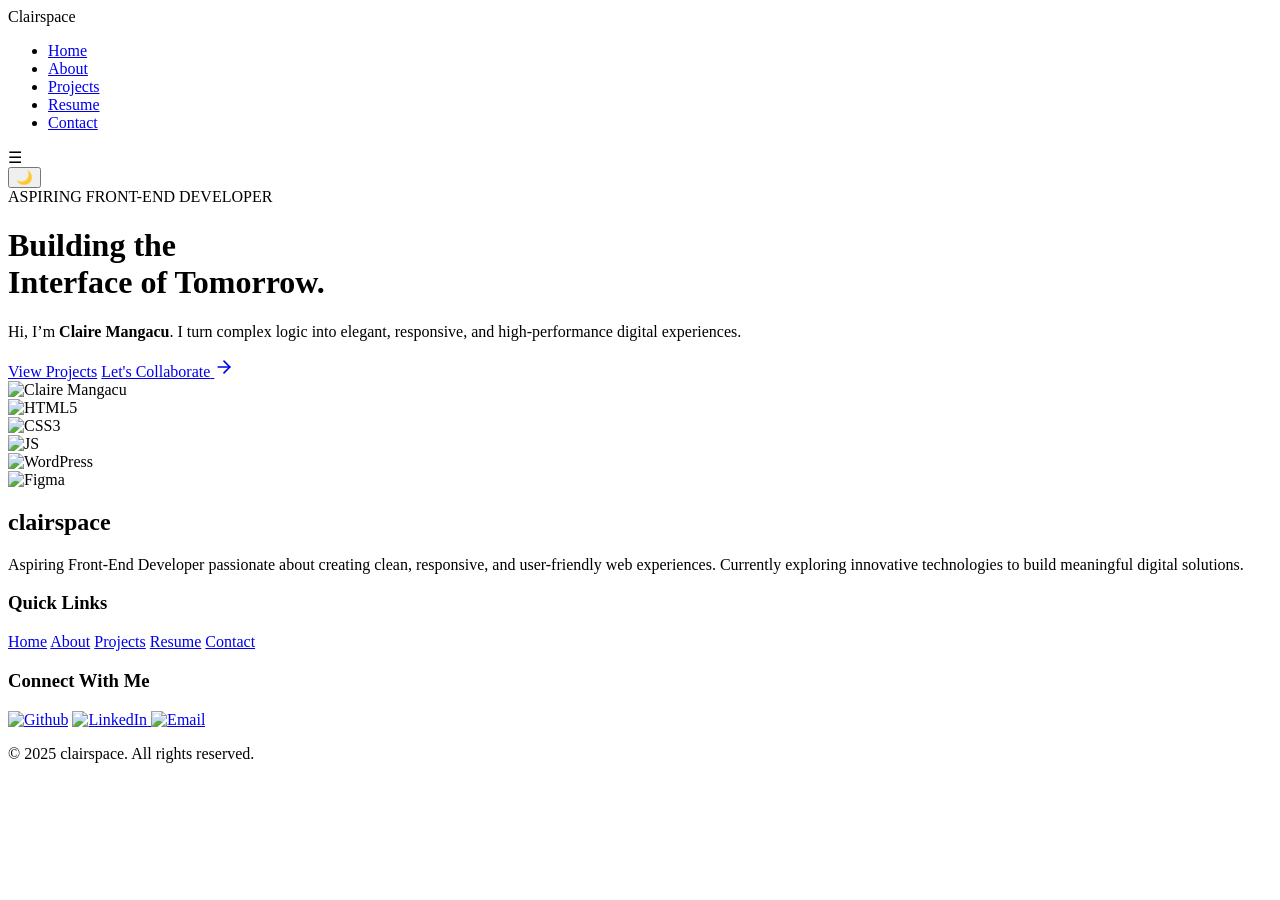
==== index.html @ 16bf41ee "Add files via upload" ====
<!DOCTYPE html>
<html lang="en">
<head>
    <meta charset="UTF-8">
    <meta name="viewport" content="width=device-width, initial-scale=1.0">
    <title>Clairspace | Front-End Developer</title>
    <link rel="icon" type="image/png" href="images/logo.png">
    <link rel="stylesheet" href="style.css">
    <link rel="stylesheet" href="index.css">
    <link href="https://fonts.googleapis.com/css2?family=Playfair+Display:ital,wght@0,700;1,700&family=Poppins:wght@300;400;600&display=swap" rel="stylesheet">
</head>
<body class="dark-mode"> 
    
<header class="navbar">
    <div class="logo">Clairspace</div>
    <nav>
        <ul class="nav-links">
            <li><a href="index.html">Home</a></li>
            <li><a href="about.html">About</a></li>
            <li><a href="projects.html">Projects</a></li>
            <li><a href="resume.html">Resume</a></li>
            <li><a href="contact.html" class="active">Contact</a></li>
        </ul>
    </nav>
    <div class="menu-toggle">☰</div>
    <button id="themeToggle" class="theme-btn">🌙</button>
</header>

    <main class="hero-creative">
        <div class="hero-bg-gradient"></div>

        <div class="hero-grid">
            <div class="hero-info">
                <div class="tagline"><span>ASPIRING</span> FRONT-END DEVELOPER</div>
                <h1 class="main-title">Building the <br><span class="italic-accent">Interface of Tomorrow.</span></h1>
                <p class="hero-para">
                    Hi, I’m <strong>Claire Mangacu</strong>. I turn complex logic into elegant, responsive, and high-performance digital experiences.
                </p>
                
                <div class="hero-actions">
                    <a href="projects.html" class="cta-main">View Projects</a>
                    <a href="contact.html" class="cta-collaborate">
                        <span>Let's Collaborate</span>
                        <svg xmlns="http://www.w3.org/2000/svg" width="20" height="20" viewBox="0 0 24 24" fill="none" stroke="currentColor" stroke-width="2" stroke-linecap="round" stroke-linejoin="round">
                            <line x1="5" y1="12" x2="19" y2="12"></line>
                            <polyline points="12 5 19 12 12 19"></polyline>
                        </svg>
                    </a>
                </div>
            </div>

            <div class="hero-visual">
                <div class="frame-container">
                    <div class="adaptive-frame">
                        <img src="images/home.png" alt="Claire Mangacu" class="hero-profile-img">
                    </div>
                    
                    <div class="floating-logo logo-1"><img src="images/html.png" alt="HTML5"></div>
                    <div class="floating-logo logo-2"><img src="images/css.png" alt="CSS3"></div>
                    <div class="floating-logo logo-3"><img src="images/java-script.png" alt="JS"></div>
                    <div class="floating-logo logo-4"><img src="images/social.png" alt="WordPress"></div>
                    <div class="floating-logo logo-5"><img src="images/figma.png" alt="Figma"></div>

                </div>
            </div>
        </div>
    </main>

  <footer class="footer-main">
    <div class="footer-container">
        <div class="footer-brand">
            <h2 class="footer-logo">clairspace</h2>
            <p class="footer-description">
                Aspiring Front-End Developer passionate about creating clean, responsive, 
                and user-friendly web experiences. Currently exploring innovative technologies 
                to build meaningful digital solutions.
            </p>
        </div>
        <div class="footer-links">
            <h3 class="footer-heading">Quick Links</h3>
            <nav class="footer-nav">
                <a href="index.html">Home</a>
                <a href="about.html">About</a>
                <a href="projects.html">Projects</a>
                <a href="resume.html">Resume</a>
                <a href="contact.html">Contact</a>
            </nav>
        </div>
        <div class="footer-connect">
            <h3 class="footer-heading">Connect With Me</h3>
            <div class="footer-socials">
                <a href="https://github.com/clairemangacu" aria-label="GitHub"><img src="images/github.png" alt="Github"></a>
                <a href="https://www.linkedin.com/in/claire-mangacu-036437377/" target="_blank" aria-label="LinkedIn">
                    <img src="images/linkedin.png" alt="LinkedIn">
                </a>
                <a href="mailto:mangacuclaire@gmail.com" aria-label="Email"><img src="images/email.png" alt="Email"></a>
            </div>
        </div>
    </div>
    <div class="footer-bottom">
        <p class="copyright">© 2025 clairspace. All rights reserved.</p>
    </div>
</footer>

    <script src="script.js"></script>
</body>
</html>
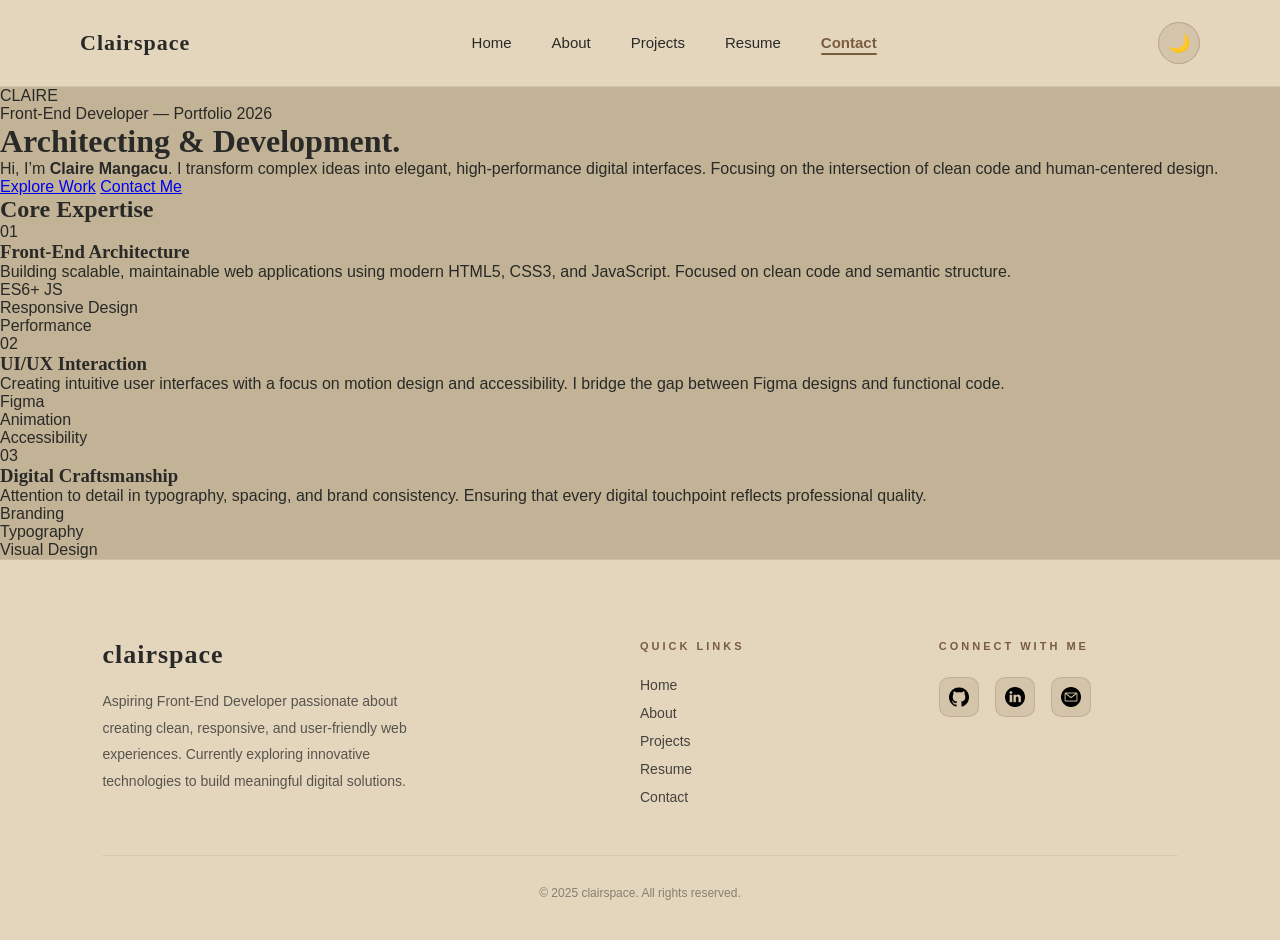
==== commit 4ba2ceac: "Update title and restructure main content" ====
--- a/index.html
+++ b/index.html
@@ -3,8 +3,9 @@
 <head>
     <meta charset="UTF-8">
     <meta name="viewport" content="width=device-width, initial-scale=1.0">
-    <title>Clairspace | Front-End Developer</title>
+    <title>Claire Mangacu | Front-End Developer</title>
     <link rel="icon" type="image/png" href="images/logo.png">
+    
     <link rel="stylesheet" href="style.css">
     <link rel="stylesheet" href="index.css">
     <link href="https://fonts.googleapis.com/css2?family=Playfair+Display:ital,wght@0,700;1,700&family=Poppins:wght@300;400;600&display=swap" rel="stylesheet">
@@ -26,47 +27,82 @@
     <button id="themeToggle" class="theme-btn">🌙</button>
 </header>
 
-    <main class="hero-creative">
-        <div class="hero-bg-gradient"></div>
+    <main class="hero-minimal">
+        <div class="hero-watermark">CLAIRE</div>
+        
+        <div class="hero-container">
+            <div class="hero-content-main">
+                <span class="eyebrow">Front-End Developer — Portfolio 2026</span>
+                
+                <h1 class="main-display">
+                    <span class="italic-serif">Architecting</span> 
+                    <span class="dot">&</span> Development.
+                </h1>
+                
+                <p class="hero-subtext">
+                Hi, I’m <strong>Claire Mangacu</strong>. I transform complex ideas into elegant, high-performance digital interfaces. 
+                    Focusing on the intersection of clean code and human-centered design.
+                </p>
 
-        <div class="hero-grid">
-            <div class="hero-info">
-                <div class="tagline"><span>ASPIRING</span> FRONT-END DEVELOPER</div>
-                <h1 class="main-title">Building the <br><span class="italic-accent">Interface of Tomorrow.</span></h1>
-                <p class="hero-para">
-                    Hi, I’m <strong>Claire Mangacu</strong>. I turn complex logic into elegant, responsive, and high-performance digital experiences.
-                </p>
-                
-                <div class="hero-actions">
-                    <a href="projects.html" class="cta-main">View Projects</a>
-                    <a href="contact.html" class="cta-collaborate">
-                        <span>Let's Collaborate</span>
-                        <svg xmlns="http://www.w3.org/2000/svg" width="20" height="20" viewBox="0 0 24 24" fill="none" stroke="currentColor" stroke-width="2" stroke-linecap="round" stroke-linejoin="round">
-                            <line x1="5" y1="12" x2="19" y2="12"></line>
-                            <polyline points="12 5 19 12 12 19"></polyline>
-                        </svg>
-                    </a>
+                <div class="hero-cta-group">
+                    <a href="#featured" class="editorial-btn">Explore Work</a>
+                    <a href="contact.html" class="editorial-link">Contact Me</a>
                 </div>
             </div>
-
-            <div class="hero-visual">
-                <div class="frame-container">
-                    <div class="adaptive-frame">
-                        <img src="images/home.png" alt="Claire Mangacu" class="hero-profile-img">
-                    </div>
-                    
-                    <div class="floating-logo logo-1"><img src="images/html.png" alt="HTML5"></div>
-                    <div class="floating-logo logo-2"><img src="images/css.png" alt="CSS3"></div>
-                    <div class="floating-logo logo-3"><img src="images/java-script.png" alt="JS"></div>
-                    <div class="floating-logo logo-4"><img src="images/social.png" alt="WordPress"></div>
-                    <div class="floating-logo logo-5"><img src="images/figma.png" alt="Figma"></div>
-
-                </div>
-            </div>
+            
+            <div class="hero-empty-space"></div>
         </div>
     </main>
 
-  <footer class="footer-main">
+    <section id="expertise" class="expertise-section">
+    <div class="section-header">
+        <h2 class="section-title">Core <span class="italic-serif">Expertise</span></h2>
+        <div class="header-line"></div>
+    </div>
+
+    <div class="skills-grid">
+        <div class="skill-card">
+            <span class="skill-number">01</span>
+            <h3 class="skill-title">Front-End Architecture</h3>
+            <p class="skill-desc">
+                Building scalable, maintainable web applications using modern HTML5, CSS3, and JavaScript. Focused on clean code and semantic structure.
+            </p>
+            <ul class="skill-tags">
+                <li>ES6+ JS</li>
+                <li>Responsive Design</li>
+                <li>Performance</li>
+            </ul>
+        </div>
+
+        <div class="skill-card">
+            <span class="skill-number">02</span>
+            <h3 class="skill-title">UI/UX Interaction</h3>
+            <p class="skill-desc">
+                Creating intuitive user interfaces with a focus on motion design and accessibility. I bridge the gap between Figma designs and functional code.
+            </p>
+            <ul class="skill-tags">
+                <li>Figma</li>
+                <li>Animation</li>
+                <li>Accessibility</li>
+            </ul>
+        </div>
+
+        <div class="skill-card">
+            <span class="skill-number">03</span>
+            <h3 class="skill-title">Digital Craftsmanship</h3>
+            <p class="skill-desc">
+                Attention to detail in typography, spacing, and brand consistency. Ensuring that every digital touchpoint reflects professional quality.
+            </p>
+            <ul class="skill-tags">
+                <li>Branding</li>
+                <li>Typography</li>
+                <li>Visual Design</li>
+            </ul>
+        </div>
+    </div>
+</section>
+
+    <footer class="footer-main">
     <div class="footer-container">
         <div class="footer-brand">
             <h2 class="footer-logo">clairspace</h2>
@@ -104,4 +140,4 @@
 
     <script src="script.js"></script>
 </body>
-</html>+</html>
--- a/style.css
+++ b/style.css
@@ -0,0 +1,413 @@
+/* ==========================================
+   CLAIRSPACE — Global Styles
+   ========================================== */
+
+/* --- CSS Variables & Themes --- */
+:root {
+    --bg-main: #c2b396;
+    --bg-secondary: #e4d6bd;
+    --text-main: #292927;
+    --accent: #af9f8c;
+    --border-color: #2F2F2F;
+    --card-bg: #D4BFA7;
+    --card-shadow: rgba(0,0,0,0.08);
+    --brown: #7a5c3e;
+    --brown-light: rgba(122, 92, 62, 0.15);
+}
+
+body.dark-mode {
+    --bg-main: #2a1908;
+    --bg-secondary: #3a2611;
+    --text-main: #F5F5F5;
+    --accent: #482a14;
+    --border-color: #F5F5F5;
+    --card-bg: #3f2915;
+    --card-shadow: rgba(0,0,0,0.3);
+    --brown-light: rgba(122, 92, 62, 0.25);
+}
+
+/* --- Reset & Base --- */
+*, *::before, *::after {
+    margin: 0;
+    padding: 0;
+    box-sizing: border-box;
+}
+
+html {
+    scroll-behavior: smooth;
+}
+
+body {
+    background: var(--bg-main);
+    font-family: 'Poppins', sans-serif;
+    color: var(--text-main);
+    transition: background 0.4s ease, color 0.4s ease;
+    min-height: 100vh;
+}
+
+h1, h2, h3 {
+    font-family: 'Playfair Display', serif;
+}
+
+/* ==========================================
+   NAVBAR
+   ========================================== */
+.navbar {
+    display: flex;
+    justify-content: space-between;
+    align-items: center;
+    padding: 22px 80px;
+    background: var(--bg-secondary);
+    position: sticky;
+    top: 0;
+    z-index: 1000;
+    border-bottom: 1px solid rgba(122, 92, 62, 0.15);
+    backdrop-filter: blur(10px);
+    transition: background 0.4s ease, border-color 0.4s ease;
+}
+
+/* Logo */
+.logo {
+    font-family: 'Playfair Display', serif;
+    font-size: 22px;
+    font-weight: 700;
+    color: var(--text-main);
+    letter-spacing: 1px;
+    text-decoration: none;
+    user-select: none;
+}
+
+/* Nav Links */
+.nav-links {
+    list-style: none;
+    display: flex;
+    gap: 40px;
+    align-items: center;
+}
+
+.nav-links a {
+    text-decoration: none;
+    color: var(--text-main);
+    font-weight: 500;
+    font-size: 15px;
+    position: relative;
+    padding-bottom: 4px;
+    transition: color 0.3s ease;
+}
+
+/* Hover underline effect */
+.nav-links a::after {
+    content: '';
+    position: absolute;
+    bottom: 0;
+    left: 0;
+    width: 0;
+    height: 2px;
+    background: var(--brown);
+    transition: width 0.3s ease;
+    border-radius: 2px;
+}
+
+.nav-links a:hover::after,
+.nav-links a.active::after {
+    width: 100%;
+}
+
+.nav-links a.active {
+    font-weight: 600;
+    color: var(--brown);
+}
+
+.nav-links a:hover {
+    color: var(--brown);
+}
+
+/* Mobile Menu Toggle */
+.menu-toggle {
+    display: none;
+    font-size: 24px;
+    cursor: pointer;
+    color: var(--text-main);
+    background: none;
+    border: none;
+    line-height: 1;
+}
+
+/* Theme Toggle Button */
+.theme-btn {
+    background: var(--brown-light);
+    border: 1px solid rgba(122, 92, 62, 0.3);
+    font-size: 18px;
+    cursor: pointer;
+    color: var(--text-main);
+    width: 42px;
+    height: 42px;
+    border-radius: 50%;
+    display: flex;
+    align-items: center;
+    justify-content: center;
+    transition: all 0.3s ease;
+    flex-shrink: 0;
+}
+
+.theme-btn:hover {
+    background: var(--brown);
+    transform: rotate(20deg);
+    border-color: var(--brown);
+}
+
+/* ==========================================
+   SHARED BUTTON STYLES
+   ========================================== */
+.btn {
+    display: inline-block;
+    padding: 12px 28px;
+    border-radius: 10px;
+    font-weight: 600;
+    font-size: 14px;
+    text-decoration: none;
+    cursor: pointer;
+    transition: all 0.3s ease;
+    font-family: 'Poppins', sans-serif;
+}
+
+.btn.outline {
+    background: transparent;
+    color: var(--text-main);
+    border: 2px solid var(--brown);
+}
+
+.btn.outline:hover {
+    background: var(--brown);
+    color: #fff;
+    transform: translateY(-3px);
+    box-shadow: 0 8px 20px rgba(122, 92, 62, 0.3);
+}
+
+.btn.filled {
+    background: var(--brown);
+    color: #fff;
+    border: 2px solid var(--brown);
+}
+
+.btn.filled:hover {
+    background: transparent;
+    color: var(--brown);
+    transform: translateY(-3px);
+}
+
+/* ==========================================
+   FOOTER
+   ========================================== */
+.footer-main {
+    background-color: var(--bg-secondary);
+    padding: 80px 8% 40px;
+    border-top: 1px solid rgba(122, 92, 62, 0.2);
+    color: var(--text-main);
+    transition: background 0.4s ease;
+}
+
+.footer-container {
+    display: grid;
+    grid-template-columns: 2fr 1fr 1fr;
+    gap: 60px;
+    max-width: 1200px;
+    margin: 0 auto 50px auto;
+}
+
+.footer-brand { text-align: left; }
+
+.footer-logo {
+    font-family: 'Playfair Display', serif;
+    font-size: 26px;
+    color: var(--text-main);
+    margin-bottom: 18px;
+    letter-spacing: 1px;
+}
+
+.footer-description {
+    font-size: 14px;
+    line-height: 1.9;
+    opacity: 0.75;
+    max-width: 340px;
+}
+
+.footer-heading {
+    font-family: 'Poppins', sans-serif;
+    font-size: 11px;
+    text-transform: uppercase;
+    letter-spacing: 3px;
+    color: var(--brown);
+    margin-bottom: 25px;
+    font-weight: 600;
+}
+
+.footer-nav {
+    display: flex;
+    flex-direction: column;
+    gap: 12px;
+}
+
+.footer-nav a {
+    text-decoration: none;
+    color: var(--text-main);
+    font-size: 14px;
+    transition: all 0.3s ease;
+    width: fit-content;
+    opacity: 0.85;
+}
+
+.footer-nav a:hover {
+    color: var(--brown);
+    transform: translateX(6px);
+    opacity: 1;
+}
+
+.footer-socials {
+    display: flex;
+    gap: 16px;
+    flex-wrap: wrap;
+}
+
+.footer-socials a {
+    display: flex;
+    align-items: center;
+    justify-content: center;
+    width: 40px;
+    height: 40px;
+    background: var(--brown-light);
+    border-radius: 10px;
+    border: 1px solid rgba(122, 92, 62, 0.2);
+    transition: all 0.3s ease;
+}
+
+.footer-socials a:hover {
+    background: var(--brown);
+    transform: translateY(-5px);
+    box-shadow: 0 8px 15px rgba(122, 92, 62, 0.3);
+}
+
+.footer-socials img {
+    width: 20px;
+    height: 20px;
+    object-fit: contain;
+    transition: filter 0.3s ease;
+}
+
+body.dark-mode .footer-socials img {
+    filter: brightness(0) invert(1);
+}
+
+.footer-socials a:hover img {
+    filter: brightness(0) invert(1);
+}
+
+.footer-bottom {
+    padding-top: 30px;
+    border-top: 1px solid rgba(122, 92, 62, 0.1);
+    text-align: center;
+}
+
+.copyright {
+    font-size: 12px;
+    opacity: 0.5;
+    color: var(--text-main);
+}
+
+/* ==========================================
+   RESPONSIVE — NAVBAR & FOOTER
+   ========================================== */
+
+/* 1. Ensure Footer is responsive on Tablets */
+@media (max-width: 992px) {
+    .footer-container {
+        grid-template-columns: 1fr 1fr;
+    }
+}
+
+/* 2. Fix the Burger & Sidebar for Mobile */
+@media (max-width: 768px) {
+    .navbar {
+        padding: 16px 24px;
+        position: sticky;
+        top: 0;
+        z-index: 1000;
+    }
+
+    /* Show the burger button */
+    .menu-toggle {
+        display: block; 
+        font-size: 28px;
+        z-index: 1100; /* Stays above the sidebar */
+    }
+
+    /* Slide-in Sidebar Logic */
+    .nav-links {
+        display: flex; /* Keeps flex alignment */
+        flex-direction: column;
+        justify-content: center;
+        align-items: center;
+        position: fixed;
+        top: 0;
+        right: -100%; /* Initially hidden off-screen to the right */
+        width: 75%;
+        height: 100vh;
+        background: var(--bg-secondary);
+        backdrop-filter: blur(15px);
+        gap: 30px;
+        transition: right 0.4s cubic-bezier(0.77, 0.2, 0.05, 1);
+        box-shadow: -10px 0 30px rgba(0, 0, 0, 0.15);
+        z-index: 1050;
+    }
+
+    /* This class is toggled by your JS */
+    .nav-links.active {
+        right: 0;
+    }
+
+    /* Staggered Link Entry Styling */
+    .nav-links li {
+        width: 100%;
+        text-align: center;
+        opacity: 0;
+        transform: translateX(30px);
+        transition: all 0.4s ease forwards;
+    }
+
+    .nav-links.active li {
+        opacity: 1;
+        transform: translateX(0);
+    }
+
+    .nav-links a {
+        display: block;
+        padding: 15px 0;
+        font-size: 18px;
+        width: 100%;
+    }
+
+    /* Clean up links for mobile (remove desktop underlines) */
+    .nav-links a::after {
+        display: none;
+    }
+
+    /* 3. Footer Mobile Layout */
+    .footer-container {
+        grid-template-columns: 1fr;
+        text-align: center;
+        gap: 40px;
+    }
+
+    .footer-brand, .footer-brand p {
+        text-align: center;
+        margin: 0 auto;
+    }
+
+    .footer-nav {
+        align-items: center;
+    }
+
+    .footer-socials {
+        justify-content: center;
+    }
+}
--- a/index.css
+++ b/index.css
@@ -0,0 +1,268 @@
+/* 1. Theme-Adaptive Background with Gradient */
+.hero-creative {
+    min-height: 95vh;
+    display: flex;
+    align-items: center;
+    padding: 100px 8% 50px;
+    position: relative;
+    background: var(--bg-main);
+    overflow: hidden;
+}
+
+/* Moving Spotlight Gradient */
+.hero-bg-gradient {
+    position: absolute;
+    top: 0;
+    left: 0;
+    width: 100%;
+    height: 100%;
+    background: radial-gradient(circle at 75% 30%, var(--bg-secondary) 0%, transparent 50%);
+    opacity: 0.6;
+    z-index: 1;
+    pointer-events: none;
+    transition: background 0.5s ease;
+}
+
+.hero-grid {
+    display: grid;
+    grid-template-columns: 1.2fr 1fr;
+    gap: 60px;
+    width: 100%;
+    align-items: center;
+    position: relative;
+    z-index: 2;
+}
+
+/* 2. Text Styling */
+.tagline {
+    font-size: 14px;
+    font-weight: 600;
+    letter-spacing: 4px;
+    color: #7a5c3e;
+    margin-bottom: 20px;
+}
+
+.main-title {
+    font-family: 'Playfair Display', serif;
+    font-size: clamp(40px, 5.5vw, 80px);
+    color: var(--text-main);
+    line-height: 1.1;
+    margin-bottom: 25px;
+}
+
+.italic-accent {
+    font-style: italic;
+    color: #7a5c3e;
+}
+
+.hero-para {
+    font-size: 18px;
+    line-height: 1.8;
+    color: var(--text-main);
+    opacity: 0.8;
+    max-width: 520px;
+    margin-bottom: 40px;
+}
+
+/* 3. Responsive Buttons */
+.hero-actions {
+    display: flex;
+    align-items: center;
+    gap: 20px;
+    flex-wrap: wrap;
+}
+
+.cta-main {
+    background: #7a5c3e;
+    color: #fff;
+    padding: 16px 32px;
+    border-radius: 12px;
+    text-decoration: none;
+    font-weight: 600;
+    transition: all 0.3s ease;
+    border: 2px solid #7a5c3e;
+}
+
+.cta-main:hover {
+    background: transparent;
+    color: #7a5c3e;
+    transform: translateY(-3px);
+}
+
+.cta-collaborate {
+    display: inline-flex;
+    align-items: center;
+    gap: 12px;
+    padding: 16px 32px;
+    border-radius: 12px;
+    text-decoration: none;
+    font-weight: 600;
+    color: var(--text-main);
+    border: 2px solid var(--accent);
+    background: transparent;
+    transition: all 0.3s ease;
+}
+
+.cta-collaborate:hover {
+    background: var(--bg-secondary);
+    border-color: #7a5c3e;
+    transform: translateY(-3px);
+}
+
+.cta-collaborate .arrow-icon {
+    transition: transform 0.3s ease;
+}
+
+.cta-collaborate:hover .arrow-icon {
+    transform: translateX(5px);
+}
+
+/* 4. Adaptive Image Frame */
+.hero-visual {
+    position: relative;
+    display: flex;
+    justify-content: center;
+}
+
+.adaptive-frame {
+    width: 100%;
+    max-width: 420px;
+    aspect-ratio: 1/1.2;
+    background: var(--bg-secondary);
+    border-radius: 30% 70% 70% 30% / 30% 30% 70% 70%;
+    border: 2px solid var(--accent);
+    overflow: hidden;
+    position: relative;
+    z-index: 5;
+    transition: all 0.6s ease-in-out;
+}
+
+.adaptive-frame:hover {
+    border-radius: 50%;
+    transform: scale(1.02);
+}
+
+.hero-profile-img {
+    width: 100%;
+    height: 100%;
+    object-fit: cover;
+}
+
+/* 5. Floating Logic (Logos & Status) */
+
+/* Unified Floating Icons Styling */
+.floating-logo {
+    position: absolute;
+    width: 60px;
+    height: 60px;
+    /* Light Mode Default */
+    background: rgba(255, 255, 255, 0.7); 
+    backdrop-filter: blur(10px);
+    -webkit-backdrop-filter: blur(10px);
+    border: 1px solid rgba(122, 92, 62, 0.2);
+    border-radius: 50%;
+    display: flex;
+    align-items: center;
+    justify-content: center;
+    padding: 12px;
+    z-index: 10;
+    box-shadow: 0 10px 25px rgba(0,0,0,0.1);
+    transition: all 0.3s ease;
+    animation: float 4s ease-in-out infinite;
+}
+
+.floating-logo img {
+    width: 100%;
+    height: auto;
+    object-fit: contain;
+}
+
+.floating-logo:hover {
+    transform: scale(1.2) rotate(10deg);
+    border-color: #7a5c3e;
+    z-index: 20;
+}
+
+/* Dark Mode Floating Icons Adjustment */
+body.dark-mode .floating-logo {
+    /* Your requested color #7a5c3e with transparency and glow */
+    background: rgba(122, 92, 62, 0.4); 
+    border-color: rgba(122, 92, 62, 0.6);
+    box-shadow: 0 0 20px rgba(122, 92, 62, 0.3);
+}
+
+/* Positioning for Tech Orbit */
+.logo-1 { top: 0%; left: 10%; }
+.logo-2 { top: 20%; right: -5%; animation-delay: 1s; }
+.logo-3 { bottom: 30%; left: -15%; animation-delay: 0.5s; }
+.logo-4 { bottom: 5%; right: 10%; animation-delay: 1.5s; }
+.logo-5 { top: 50%; right: -15%; animation-delay: 2s; }
+
+/* Status Tag Styling */
+.status-tag {
+    position: absolute;
+    bottom: -15px;
+    left: 50%;
+    transform: translateX(-50%);
+    display: flex;
+    align-items: center;
+    gap: 10px;
+    background: rgba(var(--bg-secondary-rgb, 212, 191, 167), 0.9);
+    padding: 8px 18px;
+    border-radius: 50px;
+    font-size: 12px;
+    font-weight: 600;
+    z-index: 15;
+    border: 1px solid var(--accent);
+    backdrop-filter: blur(5px);
+    white-space: nowrap;
+    color: var(--text-main);
+}
+
+body.dark-mode .status-tag {
+    background: rgba(0, 0, 0, 0.6);
+}
+
+.pulse-dot {
+    width: 8px;
+    height: 8px;
+    background: #4CAF50;
+    border-radius: 50%;
+    animation: pulse 2s infinite;
+}
+
+/* 6. Keyframes & Theme Logic */
+@keyframes pulse {
+    0% { transform: scale(0.95); box-shadow: 0 0 0 0 rgba(76, 175, 80, 0.7); }
+    70% { transform: scale(1); box-shadow: 0 0 0 10px rgba(76, 175, 80, 0); }
+    100% { transform: scale(0.95); box-shadow: 0 0 0 0 rgba(76, 175, 80, 0); }
+}
+
+@keyframes float {
+    0%, 100% { transform: translateY(0); }
+    50% { transform: translateY(-15px); }
+}
+
+body.dark-mode .hero-bg-gradient {
+    background: radial-gradient(circle at 75% 30%, #4a3b2a 0%, transparent 60%);
+    opacity: 0.4;
+}
+
+/* 7. Mobile Responsive */
+@media (max-width: 1024px) {
+    .hero-grid { grid-template-columns: 1fr; text-align: center; }
+    .hero-info { display: flex; flex-direction: column; align-items: center; }
+    .hero-actions { flex-direction: column; gap: 20px; width: 100%;}
+    .hero-visual { margin-top: 80px; }
+    
+    .cta-main, .cta-collaborate {
+        width: 100%;
+        justify-content: center;
+    }
+
+    /* Adjust floating icons for smaller screens so they don't overlap too much */
+    .floating-logo {
+        width: 50px;
+        height: 50px;
+    }
+}
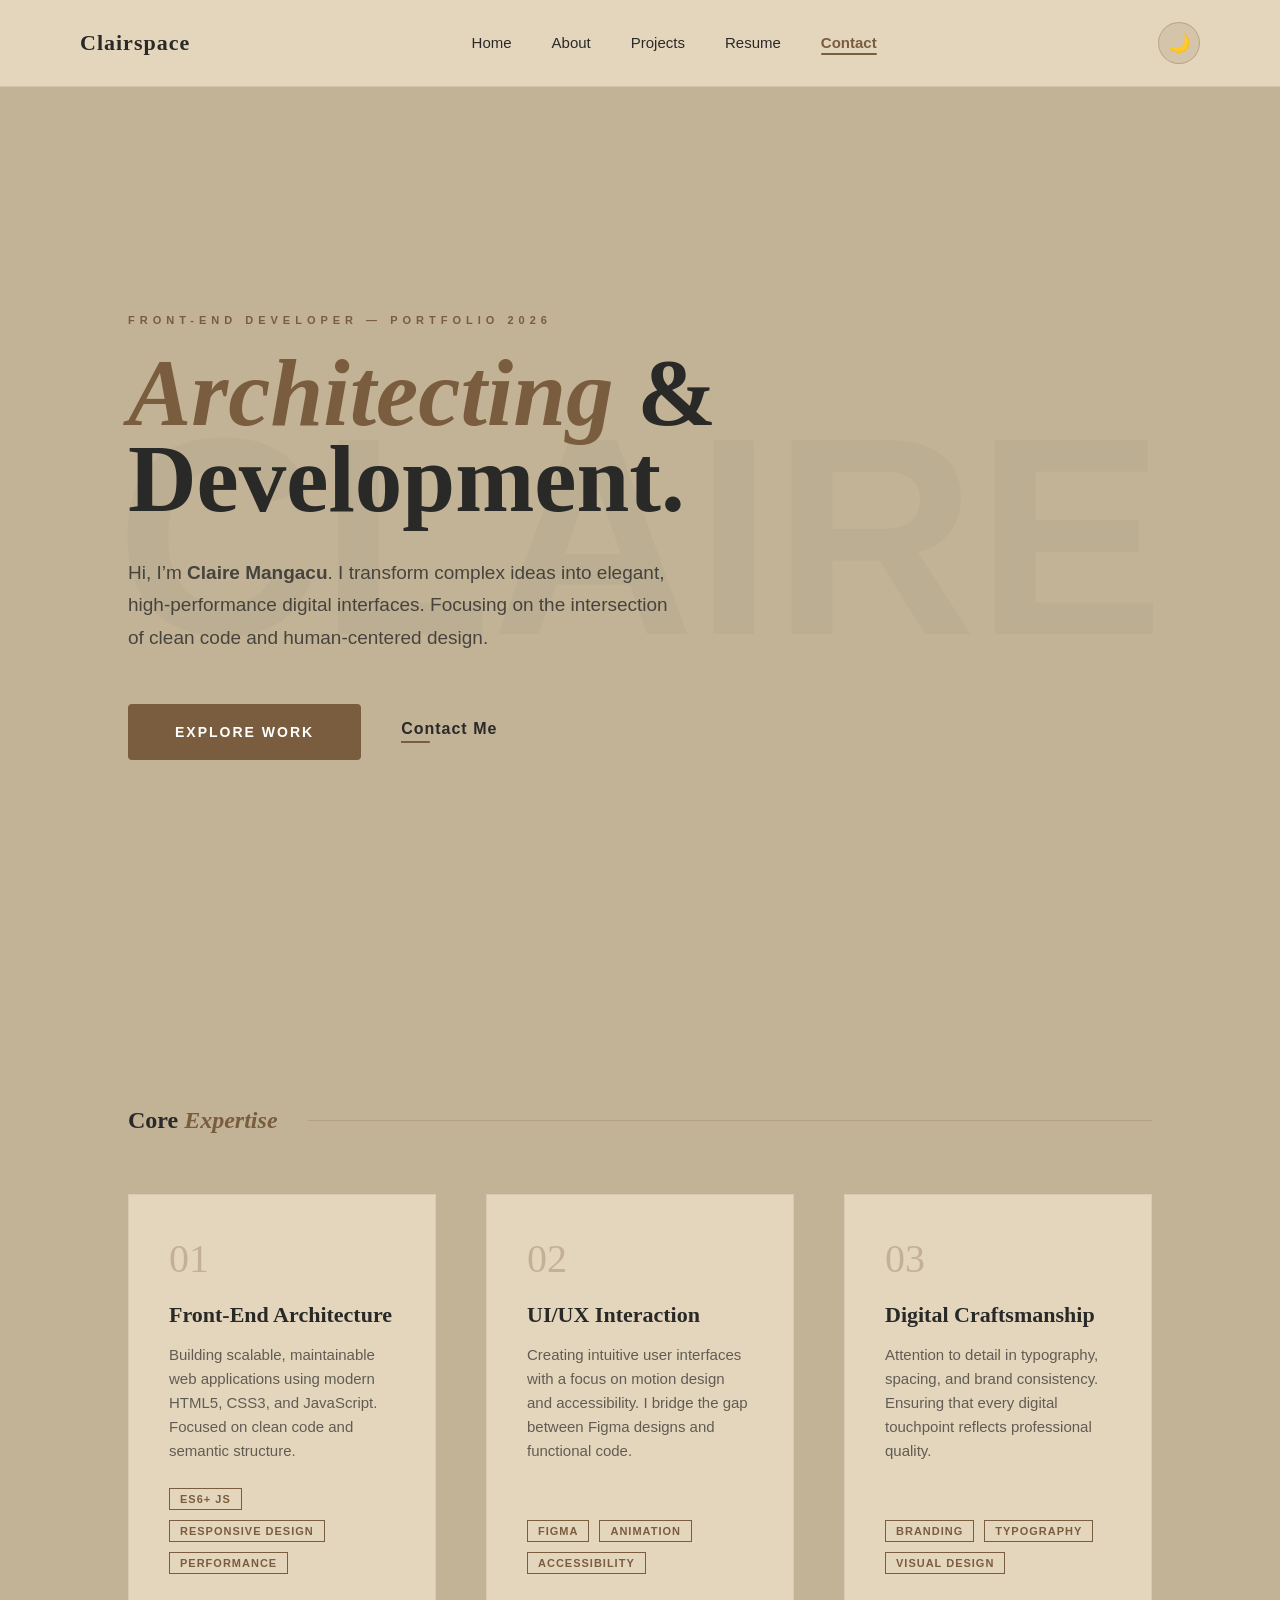
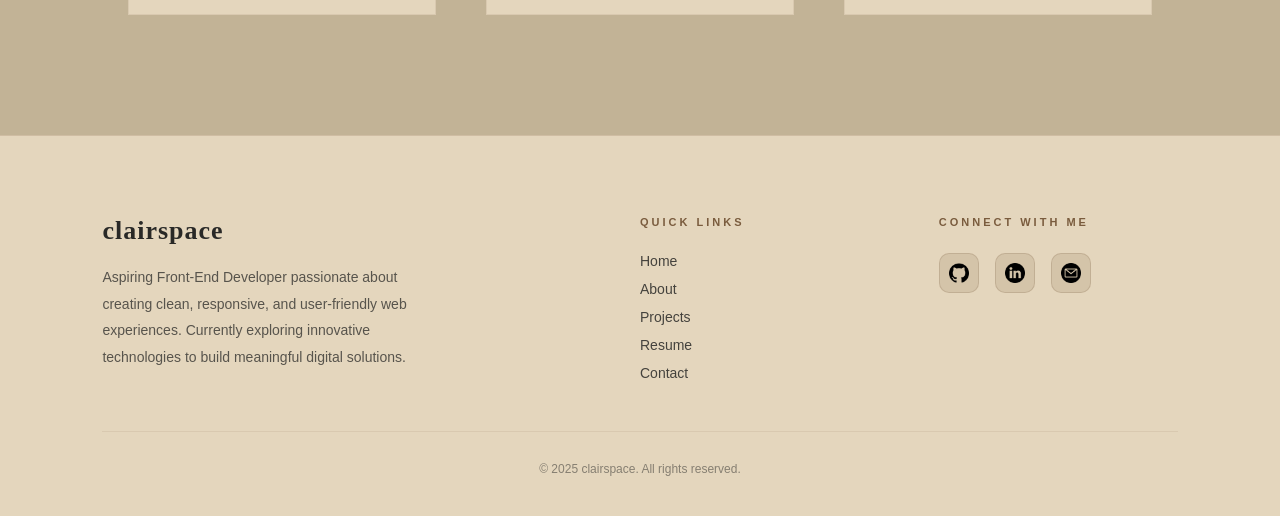
==== commit 488e18cc: "Add files via upload" ====
--- a/index.html
+++ b/index.html
@@ -140,4 +140,4 @@
 
     <script src="script.js"></script>
 </body>
-</html>
+</html>
--- a/style.css
+++ b/style.css
@@ -410,4 +410,5 @@
     .footer-socials {
         justify-content: center;
     }
-}+}
+
--- a/index.css
+++ b/index.css
@@ -1,268 +1,257 @@
-/* 1. Theme-Adaptive Background with Gradient */
-.hero-creative {
-    min-height: 95vh;
+/* --- HERO SECTION LAYOUT --- */
+.hero-minimal {
+    min-height: 100vh;
     display: flex;
     align-items: center;
-    padding: 100px 8% 50px;
+    background: var(--bg-main);
     position: relative;
-    background: var(--bg-main);
+    padding: 0 10%;
     overflow: hidden;
 }
 
-/* Moving Spotlight Gradient */
-.hero-bg-gradient {
+.hero-watermark {
     position: absolute;
-    top: 0;
-    left: 0;
-    width: 100%;
-    height: 100%;
-    background: radial-gradient(circle at 75% 30%, var(--bg-secondary) 0%, transparent 50%);
-    opacity: 0.6;
+    top: 50%; left: 50%;
+    transform: translate(-50%, -50%);
+    font-size: 22vw;
+    font-weight: 900;
+    color: var(--text-main);
+    opacity: 0.03;
     z-index: 1;
     pointer-events: none;
-    transition: background 0.5s ease;
-}
-
-.hero-grid {
+    user-select: none;
+}
+
+.hero-container {
     display: grid;
-    grid-template-columns: 1.2fr 1fr;
+    grid-template-columns: 1.6fr 0.4fr;
+    width: 100%;
+    z-index: 10;
+}
+
+.eyebrow {
+    font-size: 11px;
+    text-transform: uppercase;
+    letter-spacing: 5px;
+    color: #7a5c3e; /* Consistent Brown */
+    font-weight: 600;
+    display: block;
+    margin-bottom: 25px;
+}
+
+.main-display {
+    font-size: clamp(45px, 7.5vw, 95px);
+    line-height: 0.9;
+    color: var(--text-main);
+    margin-bottom: 35px;
+}
+
+.italic-serif {
+    font-family: 'Playfair Display', serif;
+    font-style: italic;
+    color: #7a5c3e; /* Consistent Brown */
+}
+
+.hero-subtext {
+    font-size: 19px;
+    line-height: 1.7;
+    max-width: 550px;
+    opacity: 0.8;
+    margin-bottom: 50px;
+}
+
+/* --- BUTTON STYLES (MATCHING ABOUT PAGE) --- */
+.hero-cta-group {
+    display: flex;
+    align-items: center;
+    gap: 40px;
+}
+
+.editorial-btn {
+    display: inline-block;
+    padding: 18px 45px;
+    background-color: #7a5c3e; /* Your Brand Brown */
+    color: #ffffff; /* White text for high contrast */
+    text-decoration: none;
+    font-size: 14px;
+    font-weight: 600;
+    letter-spacing: 2px;
+    text-transform: uppercase;
+    transition: all 0.4s ease;
+    border: 2px solid #7a5c3e;
+    border-radius: 4px; /* Matches your previous button style */
+}
+
+.editorial-btn:hover {
+    background-color: transparent;
+    color: #7a5c3e;
+    transform: translateY(-5px);
+}
+
+.editorial-link {
+    position: relative;
+    text-decoration: none;
+    color: var(--text-main);
+    font-weight: 600;
+    letter-spacing: 1px;
+    padding-bottom: 5px;
+}
+
+.editorial-link::after {
+    content: '';
+    position: absolute;
+    bottom: 0; left: 0;
+    width: 100%; height: 2px;
+    background: #7a5c3e; /* Your Brand Brown */
+    transform: scaleX(0.3);
+    transform-origin: left;
+    transition: transform 0.4s ease;
+}
+
+.editorial-link:hover::after {
+    transform: scaleX(1);
+}
+
+/* --- FEATURED SECTION --- */
+.featured-section {
+    padding: 120px 10%;
+}
+
+.section-header {
+    display: flex;
+    align-items: center;
+    gap: 30px;
+    margin-bottom: 60px;
+}
+
+.header-line {
+    flex-grow: 1;
+    height: 1px;
+    background: #7a5c3e;
+    opacity: 0.2;
+}
+
+.featured-grid {
+    display: grid;
+    grid-template-columns: 1fr 1fr;
     gap: 60px;
+}
+
+.project-image {
     width: 100%;
-    align-items: center;
-    position: relative;
-    z-index: 2;
-}
-
-/* 2. Text Styling */
-.tagline {
-    font-size: 14px;
-    font-weight: 600;
-    letter-spacing: 4px;
-    color: #7a5c3e;
+    aspect-ratio: 16/10;
+    background: var(--bg-secondary);
     margin-bottom: 20px;
 }
 
-.main-title {
+.placeholder-bg {
+    width: 100%; height: 100%;
+    display: flex; align-items: center; justify-content: center;
+    font-size: 50px; font-weight: 900; color: #7a5c3e;
+    opacity: 0.1;
+}
+
+.view-project {
+    display: inline-block;
+    margin-top: 15px;
+    font-size: 12px;
+    font-weight: 700;
+    text-decoration: none;
+    color: #7a5c3e;
+    text-transform: uppercase;
+    letter-spacing: 1px;
+}
+
+/* --- MOBILE --- */
+@media (max-width: 992px) {
+    .hero-container { grid-template-columns: 1fr; text-align: center; }
+    .hero-cta-group { justify-content: center; flex-direction: column; gap: 20px; }
+    .featured-grid { grid-template-columns: 1fr; }
+    .hero-subtext { margin-left: auto; margin-right: auto; }
+}
+
+/* --- EXPERTISE SECTION --- */
+.expertise-section {
+    padding: 120px 10%;
+    background: var(--bg-main);
+}
+
+.skills-grid {
+    display: grid;
+    grid-template-columns: repeat(3, 1fr); /* Clean 3-column layout */
+    gap: 50px;
+    margin-top: 40px;
+}
+
+.skill-card {
+    padding: 40px;
+    border: 1px solid rgba(122, 92, 62, 0.1); /* Subtle brown border */
+    background: var(--bg-secondary);
+    transition: all 0.4s ease;
+    display: flex;
+    flex-direction: column;
+}
+
+.skill-card:hover {
+    border-color: #7a5c3e;
+    transform: translateY(-10px);
+}
+
+.skill-number {
     font-family: 'Playfair Display', serif;
-    font-size: clamp(40px, 5.5vw, 80px);
-    color: var(--text-main);
-    line-height: 1.1;
+    font-size: 40px;
+    color: #7a5c3e;
+    opacity: 0.3;
+    margin-bottom: 20px;
+    display: block;
+}
+
+.skill-title {
+    font-size: 22px;
+    font-weight: 600;
+    margin-bottom: 15px;
+    color: var(--text-main);
+}
+
+.skill-desc {
+    font-size: 15px;
+    line-height: 1.6;
+    color: var(--text-main);
+    opacity: 0.7;
     margin-bottom: 25px;
-}
-
-.italic-accent {
-    font-style: italic;
-    color: #7a5c3e;
-}
-
-.hero-para {
-    font-size: 18px;
-    line-height: 1.8;
-    color: var(--text-main);
-    opacity: 0.8;
-    max-width: 520px;
-    margin-bottom: 40px;
-}
-
-/* 3. Responsive Buttons */
-.hero-actions {
-    display: flex;
-    align-items: center;
-    gap: 20px;
+    flex-grow: 1;
+}
+
+.skill-tags {
+    display: flex;
     flex-wrap: wrap;
-}
-
-.cta-main {
-    background: #7a5c3e;
-    color: #fff;
-    padding: 16px 32px;
-    border-radius: 12px;
-    text-decoration: none;
-    font-weight: 600;
-    transition: all 0.3s ease;
-    border: 2px solid #7a5c3e;
-}
-
-.cta-main:hover {
-    background: transparent;
-    color: #7a5c3e;
-    transform: translateY(-3px);
-}
-
-.cta-collaborate {
-    display: inline-flex;
-    align-items: center;
-    gap: 12px;
-    padding: 16px 32px;
-    border-radius: 12px;
-    text-decoration: none;
-    font-weight: 600;
-    color: var(--text-main);
-    border: 2px solid var(--accent);
-    background: transparent;
-    transition: all 0.3s ease;
-}
-
-.cta-collaborate:hover {
-    background: var(--bg-secondary);
-    border-color: #7a5c3e;
-    transform: translateY(-3px);
-}
-
-.cta-collaborate .arrow-icon {
-    transition: transform 0.3s ease;
-}
-
-.cta-collaborate:hover .arrow-icon {
-    transform: translateX(5px);
-}
-
-/* 4. Adaptive Image Frame */
-.hero-visual {
-    position: relative;
-    display: flex;
-    justify-content: center;
-}
-
-.adaptive-frame {
-    width: 100%;
-    max-width: 420px;
-    aspect-ratio: 1/1.2;
-    background: var(--bg-secondary);
-    border-radius: 30% 70% 70% 30% / 30% 30% 70% 70%;
-    border: 2px solid var(--accent);
-    overflow: hidden;
-    position: relative;
-    z-index: 5;
-    transition: all 0.6s ease-in-out;
-}
-
-.adaptive-frame:hover {
-    border-radius: 50%;
-    transform: scale(1.02);
-}
-
-.hero-profile-img {
-    width: 100%;
-    height: 100%;
-    object-fit: cover;
-}
-
-/* 5. Floating Logic (Logos & Status) */
-
-/* Unified Floating Icons Styling */
-.floating-logo {
-    position: absolute;
-    width: 60px;
-    height: 60px;
-    /* Light Mode Default */
-    background: rgba(255, 255, 255, 0.7); 
-    backdrop-filter: blur(10px);
-    -webkit-backdrop-filter: blur(10px);
-    border: 1px solid rgba(122, 92, 62, 0.2);
-    border-radius: 50%;
-    display: flex;
-    align-items: center;
-    justify-content: center;
-    padding: 12px;
-    z-index: 10;
-    box-shadow: 0 10px 25px rgba(0,0,0,0.1);
-    transition: all 0.3s ease;
-    animation: float 4s ease-in-out infinite;
-}
-
-.floating-logo img {
-    width: 100%;
-    height: auto;
-    object-fit: contain;
-}
-
-.floating-logo:hover {
-    transform: scale(1.2) rotate(10deg);
-    border-color: #7a5c3e;
-    z-index: 20;
-}
-
-/* Dark Mode Floating Icons Adjustment */
-body.dark-mode .floating-logo {
-    /* Your requested color #7a5c3e with transparency and glow */
-    background: rgba(122, 92, 62, 0.4); 
-    border-color: rgba(122, 92, 62, 0.6);
-    box-shadow: 0 0 20px rgba(122, 92, 62, 0.3);
-}
-
-/* Positioning for Tech Orbit */
-.logo-1 { top: 0%; left: 10%; }
-.logo-2 { top: 20%; right: -5%; animation-delay: 1s; }
-.logo-3 { bottom: 30%; left: -15%; animation-delay: 0.5s; }
-.logo-4 { bottom: 5%; right: 10%; animation-delay: 1.5s; }
-.logo-5 { top: 50%; right: -15%; animation-delay: 2s; }
-
-/* Status Tag Styling */
-.status-tag {
-    position: absolute;
-    bottom: -15px;
-    left: 50%;
-    transform: translateX(-50%);
-    display: flex;
-    align-items: center;
     gap: 10px;
-    background: rgba(var(--bg-secondary-rgb, 212, 191, 167), 0.9);
-    padding: 8px 18px;
-    border-radius: 50px;
-    font-size: 12px;
-    font-weight: 600;
-    z-index: 15;
-    border: 1px solid var(--accent);
-    backdrop-filter: blur(5px);
-    white-space: nowrap;
-    color: var(--text-main);
-}
-
-body.dark-mode .status-tag {
-    background: rgba(0, 0, 0, 0.6);
-}
-
-.pulse-dot {
-    width: 8px;
-    height: 8px;
-    background: #4CAF50;
-    border-radius: 50%;
-    animation: pulse 2s infinite;
-}
-
-/* 6. Keyframes & Theme Logic */
-@keyframes pulse {
-    0% { transform: scale(0.95); box-shadow: 0 0 0 0 rgba(76, 175, 80, 0.7); }
-    70% { transform: scale(1); box-shadow: 0 0 0 10px rgba(76, 175, 80, 0); }
-    100% { transform: scale(0.95); box-shadow: 0 0 0 0 rgba(76, 175, 80, 0); }
-}
-
-@keyframes float {
-    0%, 100% { transform: translateY(0); }
-    50% { transform: translateY(-15px); }
-}
-
-body.dark-mode .hero-bg-gradient {
-    background: radial-gradient(circle at 75% 30%, #4a3b2a 0%, transparent 60%);
-    opacity: 0.4;
-}
-
-/* 7. Mobile Responsive */
+    list-style: none;
+    padding: 0;
+}
+
+.skill-tags li {
+    font-size: 11px;
+    text-transform: uppercase;
+    letter-spacing: 1px;
+    color: #7a5c3e;
+    border: 1px solid #7a5c3e;
+    padding: 4px 10px;
+    font-weight: 600;
+}
+
+/* --- RESPONSIVE ADJUSTMENTS --- */
 @media (max-width: 1024px) {
-    .hero-grid { grid-template-columns: 1fr; text-align: center; }
-    .hero-info { display: flex; flex-direction: column; align-items: center; }
-    .hero-actions { flex-direction: column; gap: 20px; width: 100%;}
-    .hero-visual { margin-top: 80px; }
-    
-    .cta-main, .cta-collaborate {
-        width: 100%;
-        justify-content: center;
+    .skills-grid {
+        grid-template-columns: 1fr 1fr; /* 2 columns for tablets */
     }
-
-    /* Adjust floating icons for smaller screens so they don't overlap too much */
-    .floating-logo {
-        width: 50px;
-        height: 50px;
+}
+
+@media (max-width: 768px) {
+    .skills-grid {
+        grid-template-columns: 1fr; /* 1 column for mobile */
+    }
+    .skill-card {
+        padding: 30px;
     }
 }
